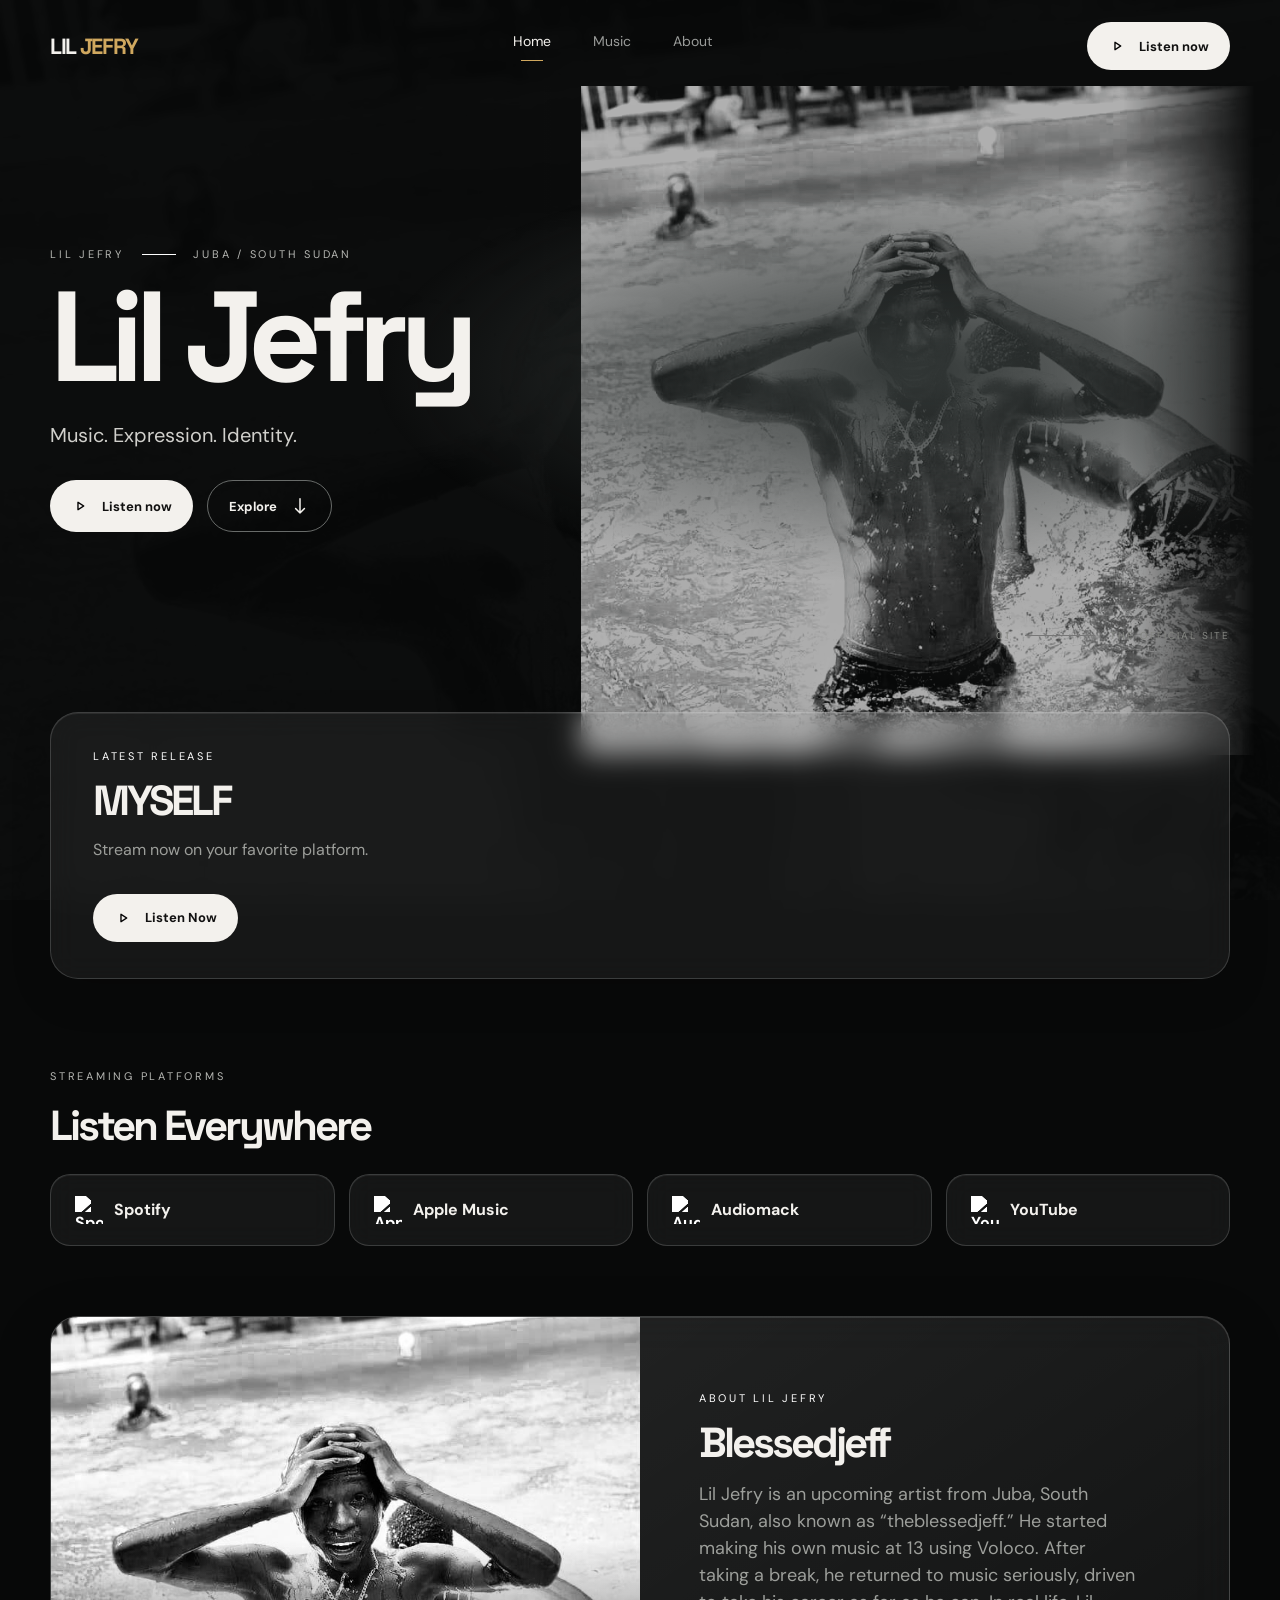
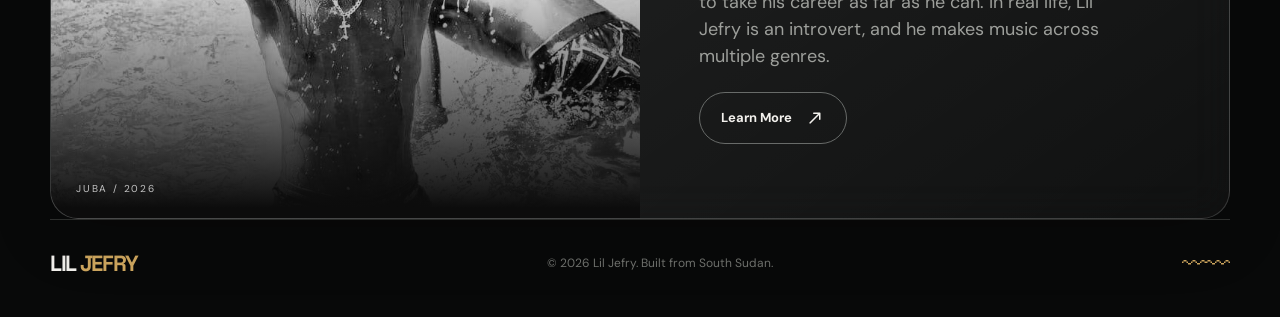
==== index.html @ 0a45d384 "Create Lil Jefry artist website" ====
<!doctype html>
<html lang="en">
<head>
  <meta charset="UTF-8" />
  <meta name="viewport" content="width=device-width, initial-scale=1.0" />
  <title>Lil Jefry — Music. Expression. Identity.</title>
  <meta name="description" content="The official home of Lil Jefry, an independent artist from South Sudan." />
  <link rel="preconnect" href="https://fonts.googleapis.com">
  <link rel="preconnect" href="https://fonts.gstatic.com" crossorigin>
  <link href="https://fonts.googleapis.com/css2?family=DM+Sans:wght@400;500;700&family=Space+Grotesk:wght@400;500;600;700&display=swap" rel="stylesheet">
  <link href="https://fonts.googleapis.com/css2?family=Material+Symbols+Rounded:opsz,wght,FILL,GRAD@20..48,400,0,0" rel="stylesheet">
  <link rel="stylesheet" href="style.css" />
</head>
<body>
  <div class="site-shell">
    <header class="nav wrap">
      <a class="brand" href="#top">LIL <span>JEFRY</span></a>
      <button class="menu-toggle" aria-label="Open menu"><span class="material-symbols-rounded">menu</span></button>
      <nav class="nav-links">
        <a class="active" href="#top">Home</a><a href="#music">Music</a><a href="about.html">About</a>
      </nav>
      <a class="pill pill-light" href="http://www.youtube.com/@theblessedjeff" target="_blank" rel="noopener"><span class="material-symbols-rounded play">play_arrow</span> Listen now</a>
    </header>

    <main id="top">
      <section class="hero wrap">
        <div class="hero-copy">
          <div class="eyebrow">LIL JEFRY <i></i> JUBA / SOUTH SUDAN</div>
          <h1 data-field="artistName">Lil Jefry</h1>
          <p class="hero-sub" data-field="tagline">Music. Expression. Identity.</p>
          <div class="hero-actions"><a class="pill pill-light" href="http://www.youtube.com/@theblessedjeff" target="_blank" rel="noopener"><span class="material-symbols-rounded play">play_arrow</span> Listen now</a><a class="pill pill-outline" href="#about">Explore <span class="material-symbols-rounded">south</span></a></div>
        </div>
        <div class="hero-note"><span>01</span><div class="line"></div><span>THE OFFICIAL SITE</span></div>
      </section>

      <section class="release wrap" id="music">
        <div><div class="eyebrow gold">LATEST RELEASE</div><h2 data-field="releaseTitle">MYSELF</h2><p data-field="releaseDescription">Stream now on your favorite platform.</p><a class="pill pill-light youtube-link" href="http://www.youtube.com/@theblessedjeff" target="_blank" rel="noopener"><span class="material-symbols-rounded play">play_arrow</span> Listen Now</a></div>
      </section>

      <section class="platforms wrap"><div class="eyebrow">STREAMING PLATFORMS</div><h2>Listen Everywhere</h2><div class="platform-grid"><a href="https://open.spotify.com/artist/1c5ZoH0Pc1ucH1h1RCRm6g?si=yC3dv3NEQ-uxIZyQD81f6A" target="_blank" rel="noopener"><img class="platform-logo" src="https://cdn.simpleicons.org/spotify/white" alt="Spotify logo"> Spotify</a><a href="https://music.apple.com/ug/artist/lil-jefry/1789675744" target="_blank" rel="noopener"><img class="platform-logo" src="https://cdn.simpleicons.org/applemusic/white" alt="Apple Music logo"> Apple Music</a><a href="https://audiomack.com/theblessedjeff" target="_blank" rel="noopener"><img class="platform-logo" src="https://cdn.simpleicons.org/audiomack/white" alt="Audiomack logo"> Audiomack</a><a href="http://www.youtube.com/@theblessedjeff" target="_blank" rel="noopener"><img class="platform-logo" src="https://cdn.simpleicons.org/youtube/white" alt="YouTube logo"> YouTube</a></div></section>

      <section class="about wrap" id="about"><div class="about-photo"><span>JUBA / 2026</span></div><div class="about-copy"><div class="eyebrow gold">ABOUT LIL JEFRY</div><h2 data-field="aboutName">Blessedjeff</h2><p data-field="bio">Lil Jefry is an upcoming artist from Juba, South Sudan, also known as “theblessedjeff.” He started making his own music at 13 using Voloco. After taking a break, he returned to music seriously, driven to take his career as far as he can. In real life, Lil Jefry is an introvert, and he makes music across multiple genres.</p><a class="pill pill-outline" href="about.html">Learn More <span class="material-symbols-rounded">north_east</span></a></div></section>

    </main>
    <footer class="footer wrap"><a class="brand" href="#top">LIL <span>JEFRY</span></a><span>© 2026 Lil Jefry. Built from South Sudan.</span><span class="footer-mark">〰〰</span></footer>
  </div>
  <script src="script.js"></script>
</body>
</html>
---- style.css ----
:root{--black:#080909;--paper:#f3f1ed;--muted:#a5a5a1;--gold:#d0a85f;--line:#2e302f}*{box-sizing:border-box}.material-symbols-rounded{font-size:20px;line-height:1;vertical-align:middle}html{scroll-behavior:smooth}body{margin:0;background:var(--black);color:var(--paper);font-family:'DM Sans',sans-serif}body:before{content:'';position:fixed;inset:0;pointer-events:none;opacity:.045;background-image:url("assets/lil-jefry-portrait.jpg");background-size:cover;background-position:center top;filter:grayscale(1)}.site-shell{position:relative;overflow:hidden}.wrap{width:min(1180px,calc(100% - 72px));margin:auto}.nav{height:92px;display:flex;align-items:center;justify-content:space-between;position:relative;z-index:2}.brand{font-family:'Space Grotesk';font-weight:700;letter-spacing:-.06em;font-size:22px;color:var(--paper);text-decoration:none}.brand span{color:var(--gold)}.nav-links{display:flex;gap:42px}.nav-links a{color:#999b99;text-decoration:none;font-size:14px}.nav-links a:hover,.nav-links .active{color:var(--paper)}.nav-links .active:after{content:'';display:block;width:22px;border-bottom:1px solid var(--gold);margin:10px auto 0}.pill{display:inline-flex;align-items:center;gap:13px;padding:15px 21px;border-radius:50px;text-decoration:none;font-size:13px;font-weight:700}.pill-light{background:var(--paper);color:#111}.pill-outline{border:1px solid #686b69;color:var(--paper)}.play{font-size:18px}.menu-toggle{display:none;background:none;color:white;border:0;font-size:24px}.hero{min-height:660px;display:flex;align-items:center;position:relative;background:radial-gradient(ellipse at 73% 45%,#313635 0,transparent 44%)}.hero:after{content:'';position:absolute;right:-9%;top:3%;width:72%;height:103%;background:linear-gradient(90deg,var(--black) 0%,transparent 25%),url('assets/lil-jefry-portrait.jpg') center 22%/cover no-repeat;filter:grayscale(1) contrast(1.08);opacity:.78;mix-blend-mode:screen;z-index:-1;mask-image:linear-gradient(90deg,transparent 0%,#000 17%,#000 86%,transparent)}.hero-copy{padding:65px 0}.eyebrow{font-size:11px;letter-spacing:.25em;color:#b5b6b2}.eyebrow i{display:inline-block;width:34px;border-top:1px solid var(--gold);margin:0 12px 3px}.gold{color:var(--gold)}h1,h2{font-family:'Space Grotesk';margin:18px 0;letter-spacing:-.07em}h1{font-size:clamp(64px,9vw,128px);line-height:.88;max-width:700px}h1 em,h2 em{font-style:normal;color:#767975}.hero-sub{font-size:20px;color:#d1d0cc;margin:28px 0 32px}.hero-actions{display:flex;gap:14px}.hero-note{position:absolute;right:0;bottom:70px;display:flex;gap:15px;align-items:center;font-size:10px;letter-spacing:.2em;color:#838580}.line{width:70px;border-top:1px solid #777}.release{min-height:190px;border:1px solid #303231;border-radius:26px;background:linear-gradient(120deg,#1c1e1d,#111312);padding:36px 42px;display:flex;justify-content:space-between;align-items:center}.release h2,.about h2,.gallery h2,.connect h2{font-size:42px;line-height:.95}.release p,.about p,.connect p{color:#9d9f9b;margin:0 0 22px}.text-link{color:var(--paper);text-decoration:none;font-size:13px}.text-link span{color:var(--gold);margin-left:12px}.record{width:145px;height:145px;border-radius:17px;background:linear-gradient(145deg,#3c413e,#101312);display:flex;align-items:center;justify-content:center;position:relative;overflow:hidden;transform:rotate(4deg)}.record:after{content:'';position:absolute;inset:10px;border:1px solid #7d806d;border-radius:50%}.record-ring{position:absolute;width:130px;height:130px;border-radius:50%;border:1px solid #74786c}.record div:last-child{display:flex;flex-direction:column;align-items:center;z-index:1;gap:5px}.record small{font-size:8px;letter-spacing:.2em}.record strong{font:700 29px 'Space Grotesk';letter-spacing:-.1em}.record span{font-size:7px;color:var(--gold)}.platforms{padding:90px 0 70px}.platform-grid{display:grid;grid-template-columns:repeat(4,1fr);gap:14px;margin-top:22px}.platform-grid a{padding:21px 24px;border:1px solid #292b2a;border-radius:16px;color:var(--paper);text-decoration:none;font-weight:700}.platform-grid .platform-icon{color:var(--gold);font-size:22px;margin-right:10px}.platform-grid b{float:right;color:#666;font-weight:400}.about{display:grid;grid-template-columns:1fr 1fr;min-height:390px;border-top:1px solid var(--line);border-bottom:1px solid var(--line)}.about-photo{min-height:390px;background:linear-gradient(0deg,#0b0c0c 2%,transparent 55%),url('assets/lil-jefry-portrait.jpg') center 24%/cover;filter:grayscale(1);position:relative}.about-photo span{position:absolute;bottom:23px;left:25px;color:#c2c5ba;font-size:10px;letter-spacing:.18em}.about-copy{padding:74px 10%}.about-copy p{font-size:18px;line-height:1.5;max-width:390px}.gallery{padding:120px 0}.section-head{display:flex;justify-content:space-between;align-items:end}.section-head h2{margin-top:15px}.counter{color:var(--gold);font-size:12px}.gallery-grid{display:grid;grid-template-columns:1.3fr 1fr 1fr;grid-template-rows:170px 170px;gap:12px;margin-top:34px}.gallery-card{border-radius:16px;background:linear-gradient(135deg,#252b29,#101313);padding:20px;display:flex;flex-direction:column;justify-content:space-between;color:#b8c0b2;position:relative;overflow:hidden}.gallery-card:after{content:'';position:absolute;inset:0;background:radial-gradient(circle at 70% 20%,#9b9b6c55,transparent 35%)}.gallery-card span,.gallery-card b{position:relative;z-index:1}.gallery-card b{font:500 25px 'Space Grotesk';line-height:.88;letter-spacing:-.06em;color:var(--paper)}.gallery-card.tall{grid-row:span 2;background:linear-gradient(130deg,#566356,#121817)}.gallery-card.wide{grid-column:span 2}.connect{padding:0 0 90px;position:relative}.connect h2{font-size:60px}.connect p{font-size:18px}.socials{display:flex;gap:13px;position:absolute;right:0;bottom:102px}.socials a{width:57px;height:57px;border:1px solid #383a38;border-radius:50%;display:grid;place-items:center;color:var(--paper);text-decoration:none;font-weight:700}.footer{border-top:1px solid #303230;padding:28px 0 38px;display:flex;justify-content:space-between;align-items:center;color:#71736f;font-size:12px}.footer-mark{color:var(--gold);font-size:24px}.footer .brand{color:var(--paper)}
@media(max-width:720px){.wrap{width:min(100% - 36px,1180px)}.nav{height:74px}.nav-links,.nav .pill{display:none}.menu-toggle{display:block}.hero{min-height:600px}.hero:after{right:-55%;width:125%;opacity:.4}.hero-copy{padding-top:90px}.eyebrow{font-size:9px}.hero-sub{font-size:17px}.hero-note{bottom:30px}.release{padding:27px;align-items:flex-start}.release h2,.about h2,.gallery h2{font-size:34px}.release p{font-size:13px}.record{width:92px;height:92px}.record-ring{width:80px;height:80px}.record strong{font-size:20px}.platforms{padding:60px 0}.platform-grid{grid-template-columns:1fr 1fr}.platform-grid a{padding:17px 13px;font-size:13px}.about{grid-template-columns:1fr}.about-photo{min-height:260px}.about-copy{padding:42px 0}.gallery{padding:80px 0}.gallery-grid{grid-template-columns:1fr 1fr;grid-template-rows:150px 150px}.gallery-card.tall{grid-row:span 2}.gallery-card.wide{grid-column:auto}.gallery-card b{font-size:20px}.connect h2{font-size:48px}.socials{position:static;margin-top:30px}.footer{flex-wrap:wrap;gap:18px}.footer span:nth-child(2){order:3;width:100%}}
.hero{min-height:620px}.hero:after{right:-2%;width:79%;height:108%;top:-1%;background-position:center 25%;opacity:.82}.hero-copy{padding-top:40px}.hero-copy h1{font-size:clamp(72px,10vw,132px);line-height:.9}.platforms h2{font-size:42px;margin:16px 0 22px}.gallery{display:none}.about-copy h2{font-size:42px}.about-copy p{max-width:440px}.release .pill{margin-top:3px}.platform-logo{width:28px;height:28px;object-fit:contain;vertical-align:middle;margin-right:11px}.platform-grid a{display:flex;align-items:center}.socials img{width:25px;height:25px;object-fit:contain}.socials a{display:grid;place-items:center}
.record{transform:none}.record img{width:100%;height:100%;object-fit:cover;display:block;filter:grayscale(1)}.gold{color:#fff}.eyebrow i{border-color:#fff}.platform-logo{filter:grayscale(1) brightness(2)}.hero:after{filter:grayscale(1) contrast(1.12)}.about-photo{filter:grayscale(1)}.socials img{filter:grayscale(1) brightness(2)}
.pill-light .material-symbols-rounded{color:#000}.release,.platform-grid a,.about{background:linear-gradient(145deg,rgba(255,255,255,.13),rgba(255,255,255,.035));border:1px solid rgba(255,255,255,.16);box-shadow:inset 0 1px 0 rgba(255,255,255,.12),0 18px 60px rgba(0,0,0,.18);backdrop-filter:blur(22px);-webkit-backdrop-filter:blur(22px)}.release{border-radius:28px}.platform-grid a{border-radius:20px;transition:transform .25s ease,background .25s ease}.platform-grid a:hover{transform:translateY(-4px);background:rgba(255,255,255,.16)}.about{border-radius:28px;overflow:hidden}.record{border-radius:20px;box-shadow:0 10px 35px rgba(0,0,0,.35)}
.release{justify-content:flex-start}.release .pill{margin-top:12px}.release{background:rgba(255,255,255,.06);box-shadow:inset 0 1px 0 rgba(255,255,255,.08),0 16px 40px rgba(0,0,0,.16);backdrop-filter:blur(14px)}.platform-grid a{background:rgba(255,255,255,.055);box-shadow:inset 0 1px 0 rgba(255,255,255,.06);backdrop-filter:blur(12px)}body:before{opacity:.018}.hero:after{opacity:.68}
.hero:after{background-size:auto 100%;background-repeat:no-repeat;background-position:right center;background-color:transparent}
.about-hero{min-height:520px;display:grid;grid-template-columns:1fr 1fr;align-items:center;gap:70px}.about-hero h1{font-size:clamp(62px,8vw,112px);line-height:.88;margin:22px 0}.about-hero p{font-size:20px;color:#aaa;max-width:350px}.about-hero-image{height:430px;border-radius:28px;background:linear-gradient(90deg,#080909 0%,transparent 25%),url('assets/lil-jefry-portrait.jpg') center/cover;filter:grayscale(1);box-shadow:inset 0 0 80px #08090966}.about-story{padding:100px 0 120px;border-top:1px solid #292b2b;max-width:900px}.about-story h2{font-size:64px;line-height:.9;margin:20px 0 30px}.about-story p{font-size:19px;line-height:1.65;color:#a6a6a2;max-width:680px}.about-connect{border-top:1px solid #292b2b;padding:80px 0 100px;display:flex;justify-content:space-between;align-items:center}.about-connect h2{font-size:52px;margin:20px 0 10px}.about-connect p{color:#aaa}.about-connect .socials{position:static}
.about-page .footer{margin-top:0}.about-page .nav-links .active:after{width:30px}@media(max-width:720px){.about-hero{grid-template-columns:1fr;gap:30px;padding:55px 0}.about-hero-image{height:330px}.about-story{padding:70px 0}.about-story h2{font-size:48px}.about-connect{display:block;padding:65px 0 80px}.about-connect .socials{margin-top:30px}}
.pill,.release,.platform-grid a,.about,.about-hero-image{animation:glass-in .7s cubic-bezier(.2,.8,.2,1) both}.platform-grid a:nth-child(2){animation-delay:.08s}.platform-grid a:nth-child(3){animation-delay:.16s}.platform-grid a:nth-child(4){animation-delay:.24s}.pill{transition:transform .25s ease,box-shadow .25s ease}.pill:hover{transform:translateY(-2px);box-shadow:0 10px 28px #fff2}.editor-page{min-height:100vh;background:radial-gradient(circle at 75% 10%,#272727 0,transparent 32%),#080909}.editor-shell{width:min(720px,calc(100% - 36px));margin:auto;padding:46px 0 80px}.editor-heading{padding:90px 0 35px}.editor-heading h1{font-size:clamp(56px,10vw,100px);margin:18px 0;line-height:.9}.editor-heading p{color:#aaa;font-size:17px;max-width:470px;line-height:1.5}.editor-card{padding:28px;border:1px solid #ffffff1f;border-radius:28px;background:#ffffff0b;box-shadow:inset 0 1px #fff2,0 25px 80px #0008;backdrop-filter:blur(24px);display:grid;gap:18px}.editor-card label{display:grid;gap:8px;color:#c4c4c4;font-size:12px;letter-spacing:.08em;text-transform:uppercase}.editor-card input,.editor-card textarea{width:100%;border:1px solid #ffffff24;border-radius:14px;background:#0008;color:#fff;padding:14px;font:15px 'DM Sans';outline:none}.editor-card input:focus,.editor-card textarea:focus{border-color:#fff}.form-row{display:grid;grid-template-columns:1fr 1fr;gap:14px}.editor-actions{display:flex;flex-wrap:wrap;gap:10px;margin-top:10px}.editor-actions .pill{border:0;cursor:pointer;font-family:inherit}.editor-actions .pill-outline{border:1px solid #ffffff55;background:transparent}.save-status{color:#bcbcbc;min-height:20px;margin:0;font-size:13px}.save-status.visible{color:#fff}@keyframes glass-in{from{opacity:0;transform:translateY(12px)}to{opacity:1;transform:none}}@media(max-width:600px){.form-row{grid-template-columns:1fr}.editor-card{padding:20px}.editor-actions .pill{width:100%;justify-content:center}}
.release,.platform-grid a,.about,.editor-card{position:relative;overflow:hidden}.release:before,.platform-grid a:before,.about:before,.editor-card:before{content:"";position:absolute;inset:-60%;background:linear-gradient(115deg,transparent 35%,rgba(255,255,255,.12) 47%,rgba(255,255,255,.025) 52%,transparent 64%);transform:translateX(-55%) rotate(8deg);animation:glass-sheen 8s ease-in-out infinite;pointer-events:none}.release>* ,.platform-grid a>* ,.about>* ,.editor-card>*{position:relative;z-index:1}.platform-grid a:hover{transform:translateY(-7px) scale(1.015);box-shadow:inset 0 1px #fff3,0 18px 35px #0008}.platform-grid a:active,.pill:active{transform:scale(.96)}.pill:hover .play{animation:play-bounce .7s ease-in-out infinite}.hero:after{animation:hero-breathe 8s ease-in-out infinite alternate}.about-photo,.about-hero-image{animation:photo-float 7s ease-in-out infinite alternate}.release{animation:glass-in .8s cubic-bezier(.2,.8,.2,1) both,float-card 6s ease-in-out 1s infinite alternate}@keyframes glass-sheen{0%,35%{transform:translateX(-55%) rotate(8deg)}65%,100%{transform:translateX(55%) rotate(8deg)}}@keyframes play-bounce{0%,100%{transform:translateX(0)}50%{transform:translateX(3px)}}@keyframes hero-breathe{from{transform:scale(1);opacity:.62}to{transform:scale(1.035);opacity:.78}}@keyframes photo-float{from{transform:translateY(0)}to{transform:translateY(-8px)}}@keyframes float-card{from{transform:translateY(0)}to{transform:translateY(-5px)}}
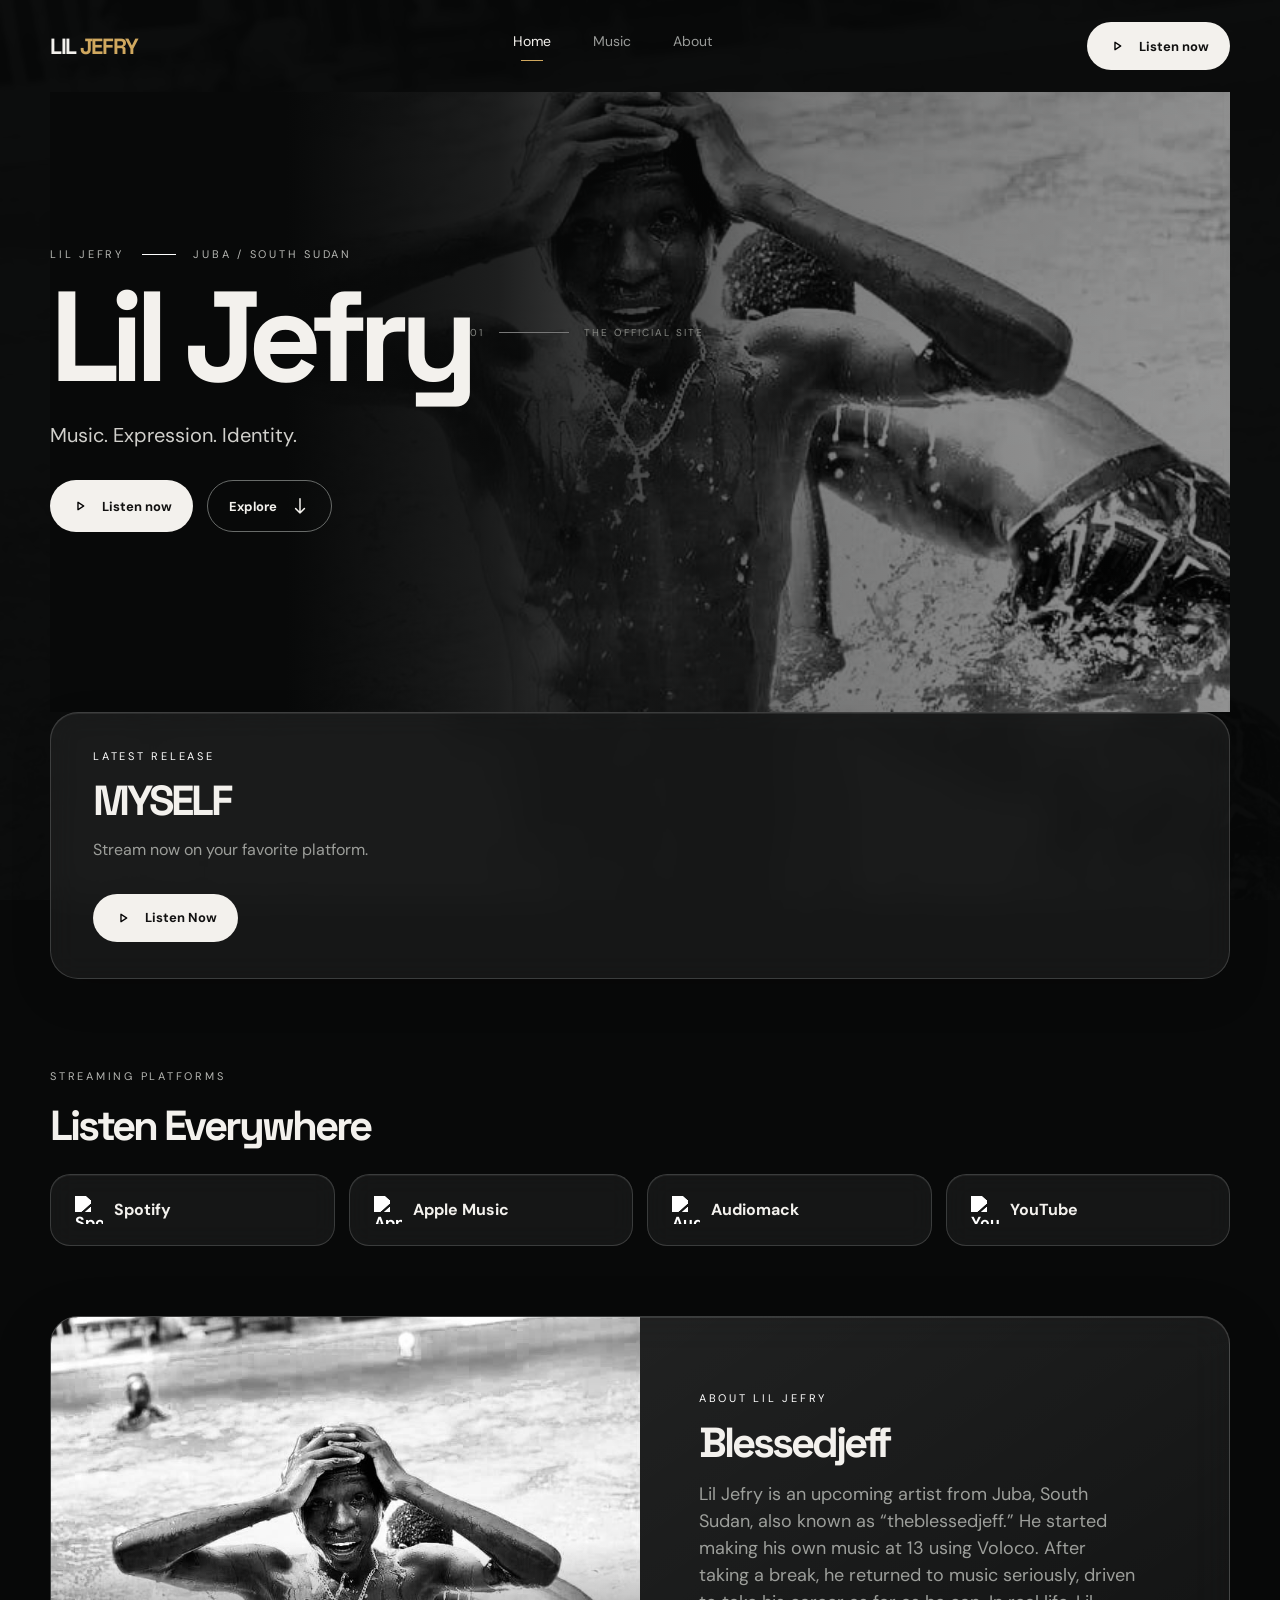
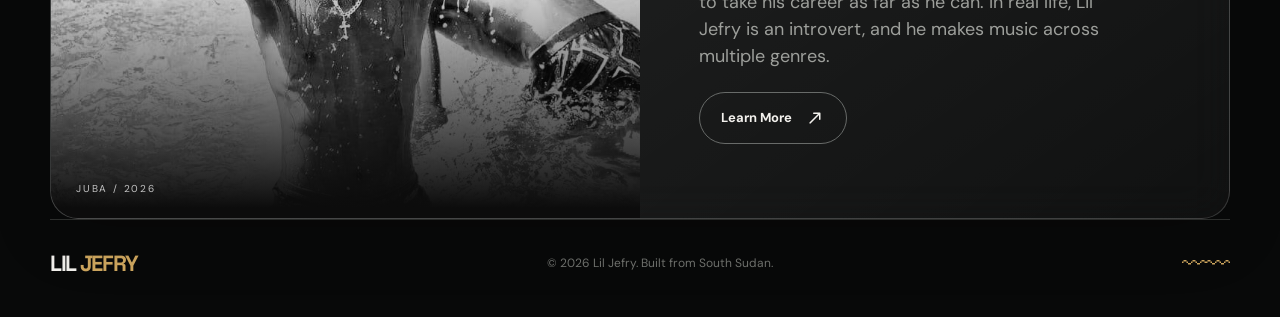
==== commit 46a8edb1: "Add SEO metadata and sitemap" ====
--- a/index.html
+++ b/index.html
@@ -3,8 +3,19 @@
 <head>
   <meta charset="UTF-8" />
   <meta name="viewport" content="width=device-width, initial-scale=1.0" />
-  <title>Lil Jefry — Music. Expression. Identity.</title>
-  <meta name="description" content="The official home of Lil Jefry, an independent artist from South Sudan." />
+  <title>Lil Jefry | Official Website — Music from South Sudan</title>
+  <meta name="description" content="Official website of Lil Jefry, also known as theblessedjeff — an upcoming artist from Juba, South Sudan." />
+  <meta name="keywords" content="Lil Jefry, Blessedjeff, theblessedjeff, South Sudan artist, Juba musician, MYSELF" />
+  <meta name="author" content="Lil Jefry" />
+  <meta name="robots" content="index, follow" />
+  <meta property="og:title" content="Lil Jefry | Official Website" />
+  <meta property="og:description" content="Music. Expression. Identity. Discover Lil Jefry, an artist from Juba, South Sudan." />
+  <meta property="og:type" content="website" />
+  <meta property="og:image" content="assets/lil-jefry-portrait.jpg" />
+  <meta name="twitter:card" content="summary_large_image" />
+  <meta name="twitter:title" content="Lil Jefry | Official Website" />
+  <meta name="twitter:description" content="The official website of Lil Jefry — music from Juba, South Sudan." />
+  <script type="application/ld+json">{"@context":"https://schema.org","@type":"MusicGroup","name":"Lil Jefry","alternateName":"theblessedjeff","description":"An upcoming artist from Juba, South Sudan, creating music across multiple genres.","url":"/","image":"assets/lil-jefry-portrait.jpg","sameAs":["http://www.youtube.com/@theblessedjeff","https://audiomack.com/theblessedjeff","https://open.spotify.com/artist/1c5ZoH0Pc1ucH1h1RCRm6g","https://music.apple.com/ug/artist/lil-jefry/1789675744"]}</script>
   <link rel="preconnect" href="https://fonts.googleapis.com">
   <link rel="preconnect" href="https://fonts.gstatic.com" crossorigin>
   <link href="https://fonts.googleapis.com/css2?family=DM+Sans:wght@400;500;700&family=Space+Grotesk:wght@400;500;600;700&display=swap" rel="stylesheet">
@@ -34,7 +45,7 @@
       </section>
 
       <section class="release wrap" id="music">
-        <div><div class="eyebrow gold">LATEST RELEASE</div><h2 data-field="releaseTitle">MYSELF</h2><p data-field="releaseDescription">Stream now on your favorite platform.</p><a class="pill pill-light youtube-link" href="http://www.youtube.com/@theblessedjeff" target="_blank" rel="noopener"><span class="material-symbols-rounded play">play_arrow</span> Listen Now</a></div>
+        <div><div class="eyebrow gold">LATEST RELEASE</div><h2 data-field="releaseTitle">MYSELF</h2><p data-field="releaseDescription">Stream now on your favorite platform.</p><a class="pill pill-light" href="https://youtu.be/fops6sc6-Yg?si=MOeCLTtYjgW4lCtz" target="_blank" rel="noopener"><span class="material-symbols-rounded play">play_arrow</span> Listen Now</a></div>
       </section>
 
       <section class="platforms wrap"><div class="eyebrow">STREAMING PLATFORMS</div><h2>Listen Everywhere</h2><div class="platform-grid"><a href="https://open.spotify.com/artist/1c5ZoH0Pc1ucH1h1RCRm6g?si=yC3dv3NEQ-uxIZyQD81f6A" target="_blank" rel="noopener"><img class="platform-logo" src="https://cdn.simpleicons.org/spotify/white" alt="Spotify logo"> Spotify</a><a href="https://music.apple.com/ug/artist/lil-jefry/1789675744" target="_blank" rel="noopener"><img class="platform-logo" src="https://cdn.simpleicons.org/applemusic/white" alt="Apple Music logo"> Apple Music</a><a href="https://audiomack.com/theblessedjeff" target="_blank" rel="noopener"><img class="platform-logo" src="https://cdn.simpleicons.org/audiomack/white" alt="Audiomack logo"> Audiomack</a><a href="http://www.youtube.com/@theblessedjeff" target="_blank" rel="noopener"><img class="platform-logo" src="https://cdn.simpleicons.org/youtube/white" alt="YouTube logo"> YouTube</a></div></section>
--- a/style.css
+++ b/style.css
@@ -4,7 +4,10 @@
 .record{transform:none}.record img{width:100%;height:100%;object-fit:cover;display:block;filter:grayscale(1)}.gold{color:#fff}.eyebrow i{border-color:#fff}.platform-logo{filter:grayscale(1) brightness(2)}.hero:after{filter:grayscale(1) contrast(1.12)}.about-photo{filter:grayscale(1)}.socials img{filter:grayscale(1) brightness(2)}
 .pill-light .material-symbols-rounded{color:#000}.release,.platform-grid a,.about{background:linear-gradient(145deg,rgba(255,255,255,.13),rgba(255,255,255,.035));border:1px solid rgba(255,255,255,.16);box-shadow:inset 0 1px 0 rgba(255,255,255,.12),0 18px 60px rgba(0,0,0,.18);backdrop-filter:blur(22px);-webkit-backdrop-filter:blur(22px)}.release{border-radius:28px}.platform-grid a{border-radius:20px;transition:transform .25s ease,background .25s ease}.platform-grid a:hover{transform:translateY(-4px);background:rgba(255,255,255,.16)}.about{border-radius:28px;overflow:hidden}.record{border-radius:20px;box-shadow:0 10px 35px rgba(0,0,0,.35)}
 .release{justify-content:flex-start}.release .pill{margin-top:12px}.release{background:rgba(255,255,255,.06);box-shadow:inset 0 1px 0 rgba(255,255,255,.08),0 16px 40px rgba(0,0,0,.16);backdrop-filter:blur(14px)}.platform-grid a{background:rgba(255,255,255,.055);box-shadow:inset 0 1px 0 rgba(255,255,255,.06);backdrop-filter:blur(12px)}body:before{opacity:.018}.hero:after{opacity:.68}
-.hero:after{background-size:auto 100%;background-repeat:no-repeat;background-position:right center;background-color:transparent}
+.hero:after{background-image:linear-gradient(90deg,#080909 0%,rgba(8,9,9,.98) 10%,rgba(8,9,9,.62) 30%,rgba(8,9,9,.08) 58%,rgba(8,9,9,.18) 100%),url('assets/lil-jefry-portrait.jpg');background-size:100% 100%,auto 100%;background-repeat:no-repeat;background-position:center,right center;background-color:transparent;filter:grayscale(1) contrast(.98) brightness(.86);opacity:.74;mask-image:linear-gradient(90deg,transparent 0%,#000 18%,#000 78%,rgba(0,0,0,.82) 91%,transparent 100%)}
+.hero{isolation:isolate;background:radial-gradient(ellipse at 78% 48%,rgba(255,255,255,.08),transparent 42%),#080909}.hero:before{content:"";position:absolute;inset:0;background:linear-gradient(90deg,#080909 0%,#080909 18%,rgba(8,9,9,.72) 42%,rgba(8,9,9,.06) 72%,#080909 100%);z-index:0;pointer-events:none}.hero:after{right:-3%;top:0;width:76%;height:100%;background-image:url('assets/lil-jefry-portrait.jpg');background-size:auto 100%;background-position:right center;background-repeat:no-repeat;filter:grayscale(1) contrast(1.04) brightness(.98);opacity:.86;mask-image:radial-gradient(ellipse 75% 86% at 67% 50%,#000 45%,rgba(0,0,0,.92) 61%,transparent 88%);-webkit-mask-image:radial-gradient(ellipse 75% 86% at 67% 50%,#000 45%,rgba(0,0,0,.92) 61%,transparent 88%)}.hero-copy,.hero-note{z-index:1}
+.hero:before{background:linear-gradient(90deg,#080909 0%,#080909 20%,rgba(8,9,9,.86) 38%,rgba(8,9,9,.25) 64%,rgba(8,9,9,.08) 100%)}.hero:after{inset:0;right:auto;top:auto;width:100%;height:100%;background-image:url('assets/lil-jefry-portrait.jpg');background-size:cover;background-position:67% center;background-repeat:no-repeat;filter:grayscale(1) contrast(1.02) brightness(.92);opacity:.68;mask-image:none;-webkit-mask-image:none;mix-blend-mode:normal}.hero-copy,.hero-note{position:relative}
+.hero:after{animation:none!important;transform:none!important}
 .about-hero{min-height:520px;display:grid;grid-template-columns:1fr 1fr;align-items:center;gap:70px}.about-hero h1{font-size:clamp(62px,8vw,112px);line-height:.88;margin:22px 0}.about-hero p{font-size:20px;color:#aaa;max-width:350px}.about-hero-image{height:430px;border-radius:28px;background:linear-gradient(90deg,#080909 0%,transparent 25%),url('assets/lil-jefry-portrait.jpg') center/cover;filter:grayscale(1);box-shadow:inset 0 0 80px #08090966}.about-story{padding:100px 0 120px;border-top:1px solid #292b2b;max-width:900px}.about-story h2{font-size:64px;line-height:.9;margin:20px 0 30px}.about-story p{font-size:19px;line-height:1.65;color:#a6a6a2;max-width:680px}.about-connect{border-top:1px solid #292b2b;padding:80px 0 100px;display:flex;justify-content:space-between;align-items:center}.about-connect h2{font-size:52px;margin:20px 0 10px}.about-connect p{color:#aaa}.about-connect .socials{position:static}
 .about-page .footer{margin-top:0}.about-page .nav-links .active:after{width:30px}@media(max-width:720px){.about-hero{grid-template-columns:1fr;gap:30px;padding:55px 0}.about-hero-image{height:330px}.about-story{padding:70px 0}.about-story h2{font-size:48px}.about-connect{display:block;padding:65px 0 80px}.about-connect .socials{margin-top:30px}}
 .pill,.release,.platform-grid a,.about,.about-hero-image{animation:glass-in .7s cubic-bezier(.2,.8,.2,1) both}.platform-grid a:nth-child(2){animation-delay:.08s}.platform-grid a:nth-child(3){animation-delay:.16s}.platform-grid a:nth-child(4){animation-delay:.24s}.pill{transition:transform .25s ease,box-shadow .25s ease}.pill:hover{transform:translateY(-2px);box-shadow:0 10px 28px #fff2}.editor-page{min-height:100vh;background:radial-gradient(circle at 75% 10%,#272727 0,transparent 32%),#080909}.editor-shell{width:min(720px,calc(100% - 36px));margin:auto;padding:46px 0 80px}.editor-heading{padding:90px 0 35px}.editor-heading h1{font-size:clamp(56px,10vw,100px);margin:18px 0;line-height:.9}.editor-heading p{color:#aaa;font-size:17px;max-width:470px;line-height:1.5}.editor-card{padding:28px;border:1px solid #ffffff1f;border-radius:28px;background:#ffffff0b;box-shadow:inset 0 1px #fff2,0 25px 80px #0008;backdrop-filter:blur(24px);display:grid;gap:18px}.editor-card label{display:grid;gap:8px;color:#c4c4c4;font-size:12px;letter-spacing:.08em;text-transform:uppercase}.editor-card input,.editor-card textarea{width:100%;border:1px solid #ffffff24;border-radius:14px;background:#0008;color:#fff;padding:14px;font:15px 'DM Sans';outline:none}.editor-card input:focus,.editor-card textarea:focus{border-color:#fff}.form-row{display:grid;grid-template-columns:1fr 1fr;gap:14px}.editor-actions{display:flex;flex-wrap:wrap;gap:10px;margin-top:10px}.editor-actions .pill{border:0;cursor:pointer;font-family:inherit}.editor-actions .pill-outline{border:1px solid #ffffff55;background:transparent}.save-status{color:#bcbcbc;min-height:20px;margin:0;font-size:13px}.save-status.visible{color:#fff}@keyframes glass-in{from{opacity:0;transform:translateY(12px)}to{opacity:1;transform:none}}@media(max-width:600px){.form-row{grid-template-columns:1fr}.editor-card{padding:20px}.editor-actions .pill{width:100%;justify-content:center}}
